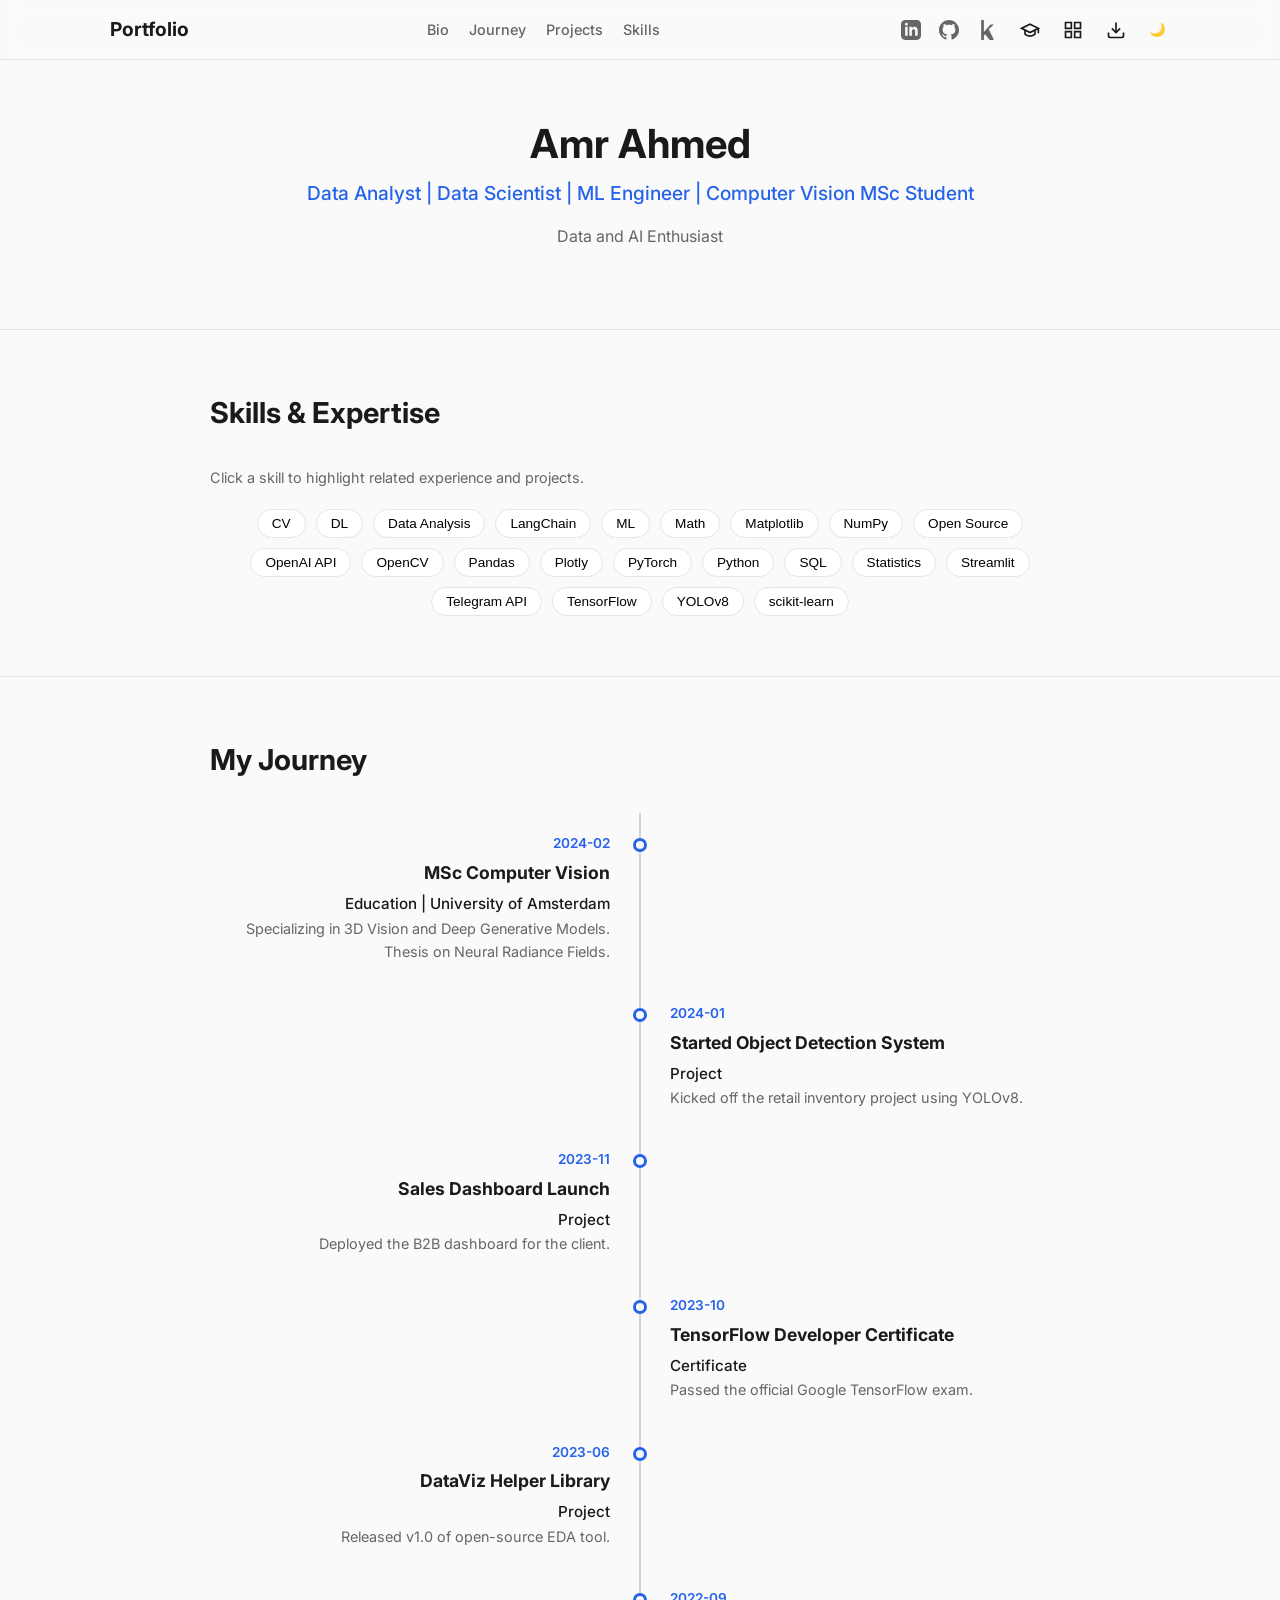
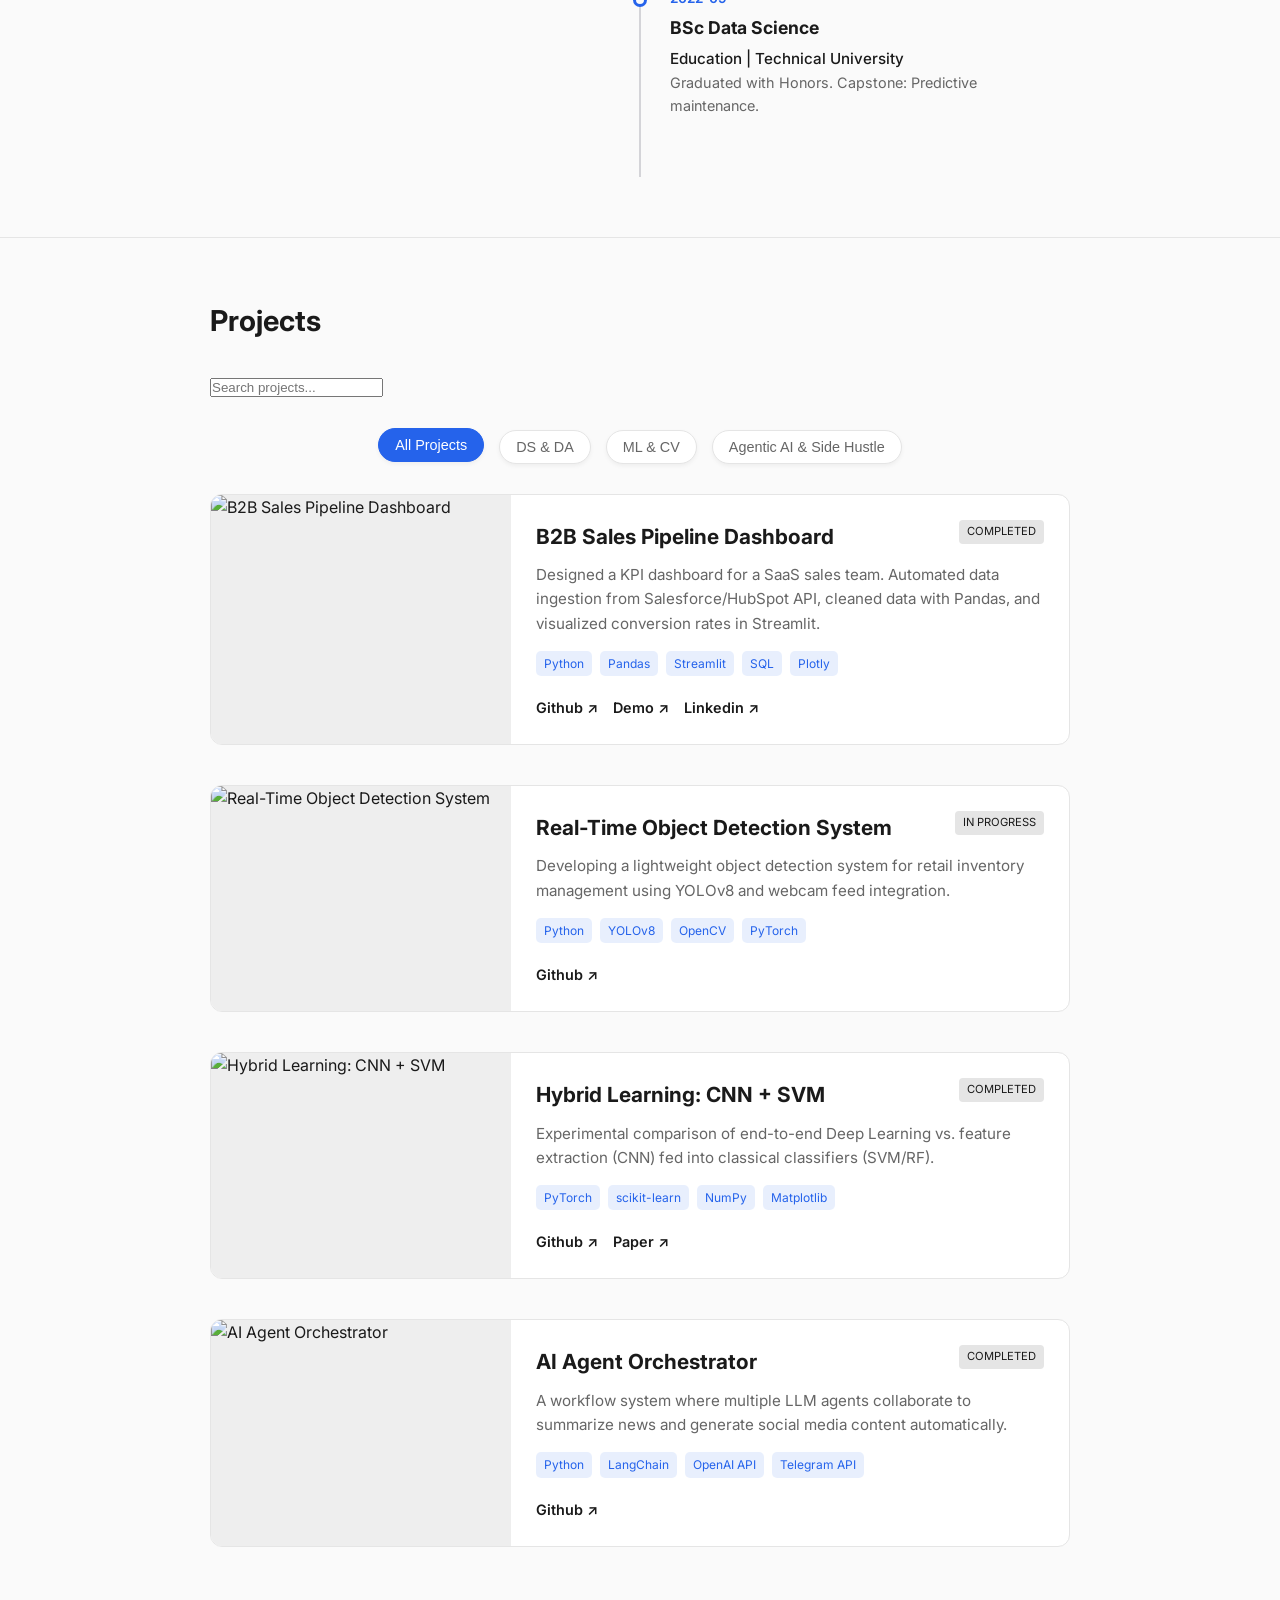
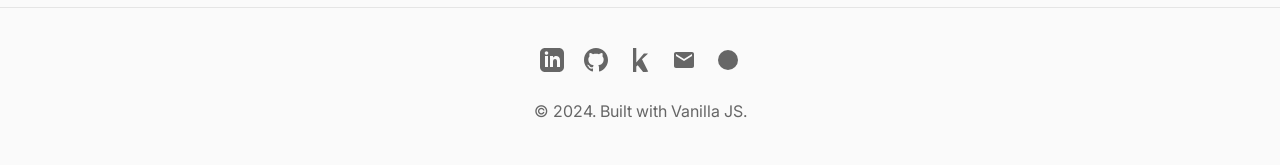
==== index.html @ 9f6476af "Initial commit of portfolio" ====
<!DOCTYPE html>
<html lang="en" data-theme="light">

<head>
    <meta charset="UTF-8">
    <meta name="viewport" content="width=device-width, initial-scale=1.0">
    <meta name="description" content="Portfolio of a Data Scientist & ML Engineer.">
    <title>Portfolio Loading...</title>

    <!-- CSS -->
    <link rel="stylesheet" href="assets/css/styles.css">

    <!-- Fonts -->
    <link rel="preconnect" href="https://fonts.googleapis.com">
    <link rel="preconnect" href="https://fonts.gstatic.com" crossorigin>
    <link href="https://fonts.googleapis.com/css2?family=Inter:wght@400;500;600;700&display=swap" rel="stylesheet">

    <!-- Icons (using a lightweight CDN for generic icons if needed, or keeping it SVG based in JS) -->
    <!-- We will use SVG injection in JS for strict no-dependency offline capability, 
         but for the requested 'icons' we'll stick to our helper or a minimal set.
    -->
</head>

<body>

    <!-- Header -->
    <header>
        <div class="header-container">
            <div class="logo-area">
                <a href="#" class="logo">Portfolio</a>
            </div>

            <nav class="nav-links">
                <a href="#hero">Bio</a>
                <a href="#timeline">Journey</a>
                <a href="#projects">Projects</a>
                <a href="#skills">Skills</a>
            </nav>

            <div class="header-actions">
                <div id="header-socials" class="header-socials">
                    <!-- Social Icons injected here -->
                </div>
                <!-- Certificate Icon -->
                <a href="certificates.html" class="icon-btn" aria-label="Certificates" title="Learning Journey">
                    <svg width="20" height="20" viewBox="0 0 24 24" fill="none" stroke="currentColor" stroke-width="2">
                        <path d="M22 10v6M2 10l10-5 10 5-10 5z" />
                        <path d="M6 12v5c3 3 9 3 12 0v-5" />
                    </svg>
                </a>

                <button id="qr-trigger" class="icon-btn" aria-label="Show QR Code" title="Share via QR">
                    <svg width="20" height="20" viewBox="0 0 24 24" fill="none" stroke="currentColor" stroke-width="2">
                        <path d="M3 3h7v7H3z" />
                        <path d="M14 3h7v7h-7z" />
                        <path d="M14 14h7v7h-7z" />
                        <path d="M3 14h7v7H3z" />
                    </svg>
                </button>
                <a href="#" id="download-cv" class="icon-btn" aria-label="Download CV" title="Download Resume">
                    <svg width="20" height="20" viewBox="0 0 24 24" fill="none" stroke="currentColor" stroke-width="2">
                        <path d="M21 15v4a2 2 0 0 1-2 2H5a2 2 0 0 1-2-2v-4" />
                        <polyline points="7 10 12 15 17 10" />
                        <line x1="12" y1="15" x2="12" y2="3" />
                    </svg>
                </a>
                <button id="theme-toggle" class="icon-btn" aria-label="Toggle Dark Mode" title="Toggle Theme">
                    <span id="theme-icon">🌙</span>
                </button>
            </div>
        </div>
    </header>

    <!-- Main Content -->
    <main>

        <!-- Hero (Compact) -->
        <section id="hero">
            <div class="container hero-content">
                <div class="hero-text">
                    <h1 id="hero-name">Name</h1>
                    <h2 id="hero-role">Role</h2>
                    <p id="hero-summary">Summary</p>
                    <div class="hero-tags" id="hero-tags">
                        <!-- Brief highlights -->
                    </div>
                </div>
                <div class="hero-photo">
                    <!-- Optional Profile Photo Placeholder -->
                    <div class="photo-placeholder"></div>
                </div>
            </div>
        </section>

        <!-- Skills (Cross-Linking Hub) -->
        <section id="skills">
            <div class="container">
                <div class="section-header">
                    <h2 class="section-title">Skills & Expertise</h2>
                </div>
                <p style="margin-bottom: 20px; font-size: 0.9rem; color: var(--text-secondary);">Click a skill to
                    highlight related experience and projects.</p>
                <div class="skills-wrapper" id="skills-cloud">
                    <!-- Skills injected here -->
                </div>
            </div>
        </section>

        <!-- Timeline (The "Deadline" / Main Interface) -->
        <section id="timeline">
            <div class="container">
                <div class="section-header">
                    <h2 class="section-title">My Journey</h2>
                </div>
                <!-- Vertical Timeline -->
                <div class="timeline-vertical" id="timeline-list">
                    <!-- Timeline items injected -->
                </div>
            </div>
        </section>

        <!-- Projects (Detailed Cards) -->
        <section id="projects">
            <div class="container">
                <div class="section-header">
                    <h2 class="section-title">Projects</h2>
                </div>

                <div class="controls">
                    <div class="search-bar">
                        <input type="text" id="project-search" placeholder="Search projects...">
                    </div>
                    <div class="filter-message" id="filter-message"></div>
                </div>

                <div class="projects-list" id="projects-grid">
                    <!-- Project Cards injected -->
                </div>
            </div>
        </section>

        <!-- Certificates (Toggleable) -->
        <section id="certificates" class="hidden">
            <div class="container">
                <h2 class="section-title">Certificates</h2>
                <div class="cert-grid" id="certificates-grid"></div>
            </div>
        </section>

    </main>

    <!-- Footer -->
    <footer>
        <div class="container footer-content">
            <div class="footer-socials" id="footer-socials">
                <!-- Icons injected -->
            </div>
            <p>&copy; 2024. Built with Vanilla JS.</p>
        </div>
    </footer>

    <!-- Modals -->
    <div id="qr-modal" class="modal hidden">
        <div class="modal-content">
            <span class="close-modal">&times;</span>
            <h3>Scan to Connect</h3>
            <div id="qr-code-display"
                style="margin: 20px auto; width: 150px; height: 150px; background: #eee; display: flex; align-items: center; justify-content: center;">
                [QR Code]
            </div>
            <p>Save to Contacts</p>
        </div>
    </div>

    <script src="assets/js/main.js"></script>
</body>

</html>
---- assets/css/styles.css ----
:root {
  /* Light Theme */
  --bg-color: #fafafa;
  --text-color: #1a1a1a;
  --text-secondary: #666;
  --accent-color: #2563eb;
  --accent-light: rgba(37, 99, 235, 0.1);
  --card-bg: #ffffff;
  --border-color: #e5e5e5;
  --nav-height: 60px;
  --timeline-line-color: #d4d4d8;
}

[data-theme="dark"] {
  --bg-color: #0f172a;
  --text-color: #f1f5f9;
  --text-secondary: #94a3b8;
  --accent-color: #38bdf8;
  --accent-light: rgba(56, 189, 248, 0.1);
  --card-bg: #1e293b;
  --border-color: #334155;
  --timeline-line-color: #475569;
}

* {
  box-sizing: border-box;
  margin: 0;
  padding: 0;
}

body {
  font-family: 'Inter', sans-serif;
  background-color: var(--bg-color);
  color: var(--text-color);
  line-height: 1.6;
  transition: all 0.3s ease;
}

a {
  text-decoration: none;
  color: inherit;
  transition: color 0.2s;
}

ul {
  list-style: none;
}

img {
  display: block;
  max-width: 100%;
}

/* --- Header --- */
header {
  position: fixed;
  top: 0;
  width: 100%;
  height: var(--nav-height);
  background: rgba(var(--bg-color), 0.85);
  backdrop-filter: blur(8px);
  border-bottom: 1px solid var(--border-color);
  z-index: 1000;
  display: flex;
  align-items: center;
}

.header-container {
  max-width: 1100px;
  margin: 0 auto;
  width: 100%;
  padding: 0 20px;
  display: flex;
  justify-content: space-between;
  align-items: center;
}

.logo {
  font-weight: 700;
  font-size: 1.2rem;
  display: none;
}

/* Hidden on mobile mostly, or small */
@media(min-width: 768px) {
  .logo {
    display: block;
  }
}

.nav-links {
  display: flex;
  gap: 20px;
}

.nav-links a {
  font-size: 0.9rem;
  font-weight: 500;
  color: var(--text-secondary);
}

.nav-links a:hover {
  color: var(--accent-color);
}

.header-actions {
  display: flex;
  align-items: center;
  gap: 15px;
}

.header-socials {
  display: flex;
  gap: 10px;
}

.header-socials a {
  color: var(--text-secondary);
}

.header-socials a:hover {
  color: var(--accent-color);
}

.icon-btn {
  background: none;
  border: none;
  cursor: pointer;
  color: var(--text-color);
  display: flex;
  align-items: center;
  justify-content: center;
  padding: 4px;
}

.icon-btn:hover {
  color: var(--accent-color);
}

/* --- Layout --- */
.container {
  max-width: 900px;
  margin: 0 auto;
  padding: 0 20px;
}

section {
  padding: 60px 0;
  border-bottom: 1px solid var(--border-color);
}

.section-title {
  font-size: 1.8rem;
  margin-bottom: 30px;
  font-weight: 700;
}

/* --- Hero --- */
#hero {
  padding-top: calc(var(--nav-height) + 60px);
  text-align: center;
}

.hero-text h1 {
  font-size: 2.5rem;
  margin-bottom: 10px;
  line-height: 1.2;
}

.hero-text h2 {
  font-size: 1.2rem;
  color: var(--accent-color);
  margin-bottom: 15px;
  font-weight: 500;
}

.hero-text p {
  max-width: 600px;
  margin: 0 auto 20px;
  color: var(--text-secondary);
}

/* --- Skills Cloud --- */
.skills-wrapper {
  display: flex;
  flex-wrap: wrap;
  justify-content: center;
  gap: 10px;
}

.skill-pill {
  padding: 6px 14px;
  background: var(--card-bg);
  border: 1px solid var(--border-color);
  border-radius: 20px;
  font-size: 0.85rem;
  cursor: pointer;
  transition: all 0.2s;
}

.skill-pill:hover,
.skill-pill.active {
  background: var(--accent-color);
  color: white;
  border-color: var(--accent-color);
}

/* --- Vertical Timeline --- */
.timeline-vertical {
  position: relative;
  padding: 20px 0;
}

/* Vertical Line */
.timeline-vertical::before {
  content: '';
  position: absolute;
  left: 50%;
  top: 0;
  bottom: 0;
  width: 2px;
  background: var(--timeline-line-color);
  transform: translateX(-50%);
}

.timeline-entry {
  position: relative;
  margin-bottom: 40px;
  width: 50%;
  padding: 0 30px;
}

.timeline-entry:nth-child(odd) {
  left: 0;
  text-align: right;
}

.timeline-entry:nth-child(even) {
  left: 50%;
  text-align: left;
}

/* Dot */
.timeline-dot {
  position: absolute;
  top: 5px;
  width: 14px;
  height: 14px;
  background: var(--bg-color);
  border: 3px solid var(--accent-color);
  border-radius: 50%;
  z-index: 2;
}

.timeline-entry:nth-child(odd) .timeline-dot {
  right: -7px;
}

.timeline-entry:nth-child(even) .timeline-dot {
  left: -7px;
}

/* Content */
.timeline-date {
  font-size: 0.85rem;
  color: var(--accent-color);
  font-weight: 600;
  margin-bottom: 4px;
}

.timeline-title {
  font-size: 1.1rem;
  font-weight: 700;
  margin-bottom: 5px;
}

.timeline-role {
  font-size: 0.95rem;
  color: var(--text-color);
  font-weight: 500;
}

.timeline-desc {
  font-size: 0.9rem;
  color: var(--text-secondary);
}

.timeline-entry.highlight .timeline-dot {
  background: var(--accent-color);
  box-shadow: 0 0 10px var(--accent-color);
}

.timeline-entry.highlight .timeline-title {
  color: var(--accent-color);
}

/* --- Project Cards --- */
.projects-list {
  display: grid;
  gap: 40px;
}

.project-card {
  background: var(--card-bg);
  border: 1px solid var(--border-color);
  border-radius: 12px;
  overflow: hidden;
  display: grid;
  grid-template-columns: 1fr;
  transition: transform 0.2s;
}

@media(min-width: 768px) {
  .project-card {
    grid-template-columns: 300px 1fr;
  }
}

.project-image {
  background: #eee;
  height: 200px;
  width: 100%;
}

@media(min-width: 768px) {
  .project-image {
    height: auto;
  }
}

.project-image img {
  width: 100%;
  height: 100%;
  object-fit: cover;
}

.project-content {
  padding: 25px;
  display: flex;
  flex-direction: column;
}

.project-header {
  display: flex;
  justify-content: space-between;
  margin-bottom: 10px;
}

.project-title {
  font-size: 1.3rem;
  font-weight: 700;
}

.project-status {
  font-size: 0.7rem;
  text-transform: uppercase;
  background: var(--border-color);
  padding: 3px 8px;
  border-radius: 4px;
  height: fit-content;
}

.project-desc {
  margin-bottom: 15px;
  color: var(--text-secondary);
  font-size: 0.95rem;
}

.project-tags {
  display: flex;
  flex-wrap: wrap;
  gap: 8px;
  margin-bottom: 20px;
}

.tag-chip {
  font-size: 0.75rem;
  background: var(--accent-light);
  color: var(--accent-color);
  padding: 3px 8px;
  border-radius: 5px;
}

.project-links {
  margin-top: auto;
  display: flex;
  gap: 15px;
  font-size: 0.9rem;
  font-weight: 600;
}

/* Filter Message */
.filter-message {
  margin-bottom: 20px;
  color: var(--accent-color);
  font-weight: 500;
  display: none;
}

.filter-message.visible {
  display: block;
}

.clear-filter-btn {
  background: none;
  border: none;
  text-decoration: underline;
  cursor: pointer;
  color: var(--text-color);
  margin-left: 10px;
  font-size: 0.85rem;
}

/* --- Footer --- */
footer {
  padding: 40px 0;
  text-align: center;
  color: var(--text-secondary);
}

.footer-socials {
  display: flex;
  justify-content: center;
  gap: 20px;
  margin-bottom: 20px;
}

.footer-socials a svg {
  width: 24px;
  height: 24px;
}

/* --- Modals --- */
.modal {
  position: fixed;
  top: 0;
  left: 0;
  width: 100%;
  height: 100%;
  background: rgba(0, 0, 0, 0.6);
  z-index: 2000;
  display: flex;
  align-items: center;
  justify-content: center;
}

.modal.hidden {
  display: none;
}

.modal-content {
  background: var(--card-bg);
  padding: 30px;
  border-radius: 12px;
  max-width: 400px;
  width: 90%;
  text-align: center;
  position: relative;
}

.close-modal {
  position: absolute;
  top: 10px;
  right: 15px;
  font-size: 1.5rem;
  cursor: pointer;
}

/* Mobile Timeline Adjustments */
@media(max-width: 768px) {
  .timeline-vertical::before {
    left: 20px;
  }

  .timeline-entry {
    width: 100%;
    padding-left: 50px;
    padding-right: 10px;
    text-align: left !important;
  }

  .timeline-entry:nth-child(even) {
    left: 0;
  }

  .timeline-entry:nth-child(odd) .timeline-dot,
  .timeline-entry:nth-child(even) .timeline-dot {
    left: 13px;
    right: auto;
  }

  .header-container {
    padding: 0 15px;
  }

  .nav-links {
    display: none;
  }

  /* Hide text nav on mobile, emphasize icons */
}

/* Utility */
.hidden {
  display: none !important;
}/* ... Previous CSS ... */

/* --- Category Filters --- */
.category-filters {
    display: flex;
    justify-content: center;
    gap: 15px;
    margin-bottom: 40px;
    flex-wrap: wrap;
    position: sticky;
    top: calc(var(--nav-height) + 20px);
    z-index: 900;
    padding: 10px 0;
    background: linear-gradient(180deg, var(--bg-color) 80%, transparent);
}

.cat-btn {
    background: var(--card-bg);
    border: 1px solid var(--border-color);
    color: var(--text-secondary);
    padding: 8px 16px;
    border-radius: 20px;
    font-size: 0.9rem;
    font-weight: 500;
    cursor: pointer;
    transition: all 0.2s;
    box-shadow: 0 2px 4px rgba(0, 0, 0, 0.05);
}

.cat-btn:hover,
.cat-btn.active {
    background: var(--accent-color);
    color: white;
    border-color: var(--accent-color);
    transform: translateY(-2px);
}

/* --- Certificate Timeline Specifics --- */
.cert-image {
    width: 100%;
    height: 160px;
    object-fit: cover;
    border-radius: 8px;
    margin-bottom: 15px;
    border: 1px solid var(--border-color);
}

.status-badge {
    display: inline-block;
    padding: 4px 10px;
    border-radius: 12px;
    font-size: 0.75rem;
    font-weight: 700;
    text-transform: uppercase;
    margin-bottom: 8px;
}

.status-completed {
    background: #dcfce7;
    color: #166534;
}

.status-ongoing {
    background: #fef9c3;
    color: #854d0e;
    animation: pulse 2s infinite;
}

.status-future {
    background: #f3f4f6;
    color: #4b5563;
    border: 1px dashed #9ca3af;
}

.timeline-entry.future .timeline-dot {
    background: transparent;
    border-style: dashed;
}

@keyframes pulse {
    0% {
        opacity: 1;
    }

    50% {
        opacity: 0.6;
    }

    100% {
        opacity: 1;
    }
}

/* Dark mode adjustments for badges */
[data-theme="dark"] .status-completed {
    background: #052e16;
    color: #4ade80;
}

[data-theme="dark"] .status-ongoing {
    background: #422006;
    color: #fde047;
}

[data-theme="dark"] .status-future {
    background: #1f2937;
    color: #d1d5db;
    border-color: #4b5563;
}
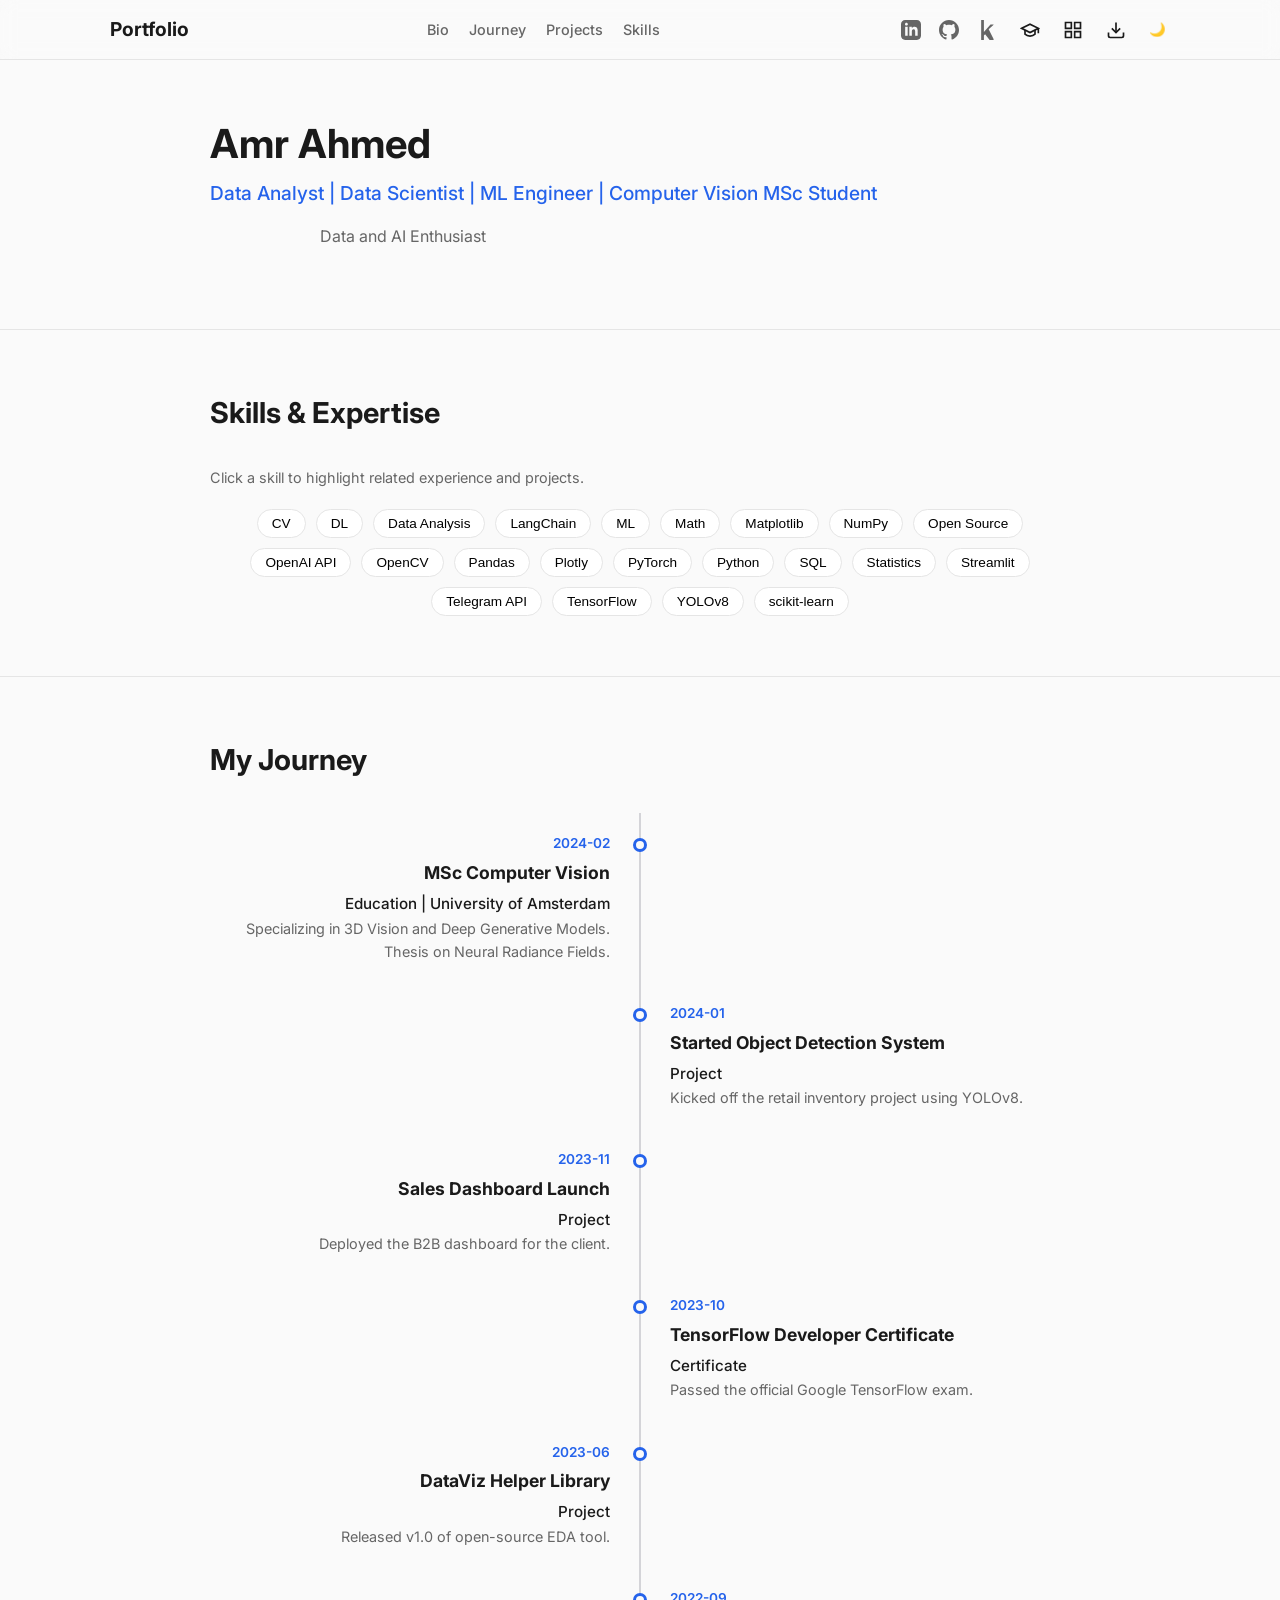
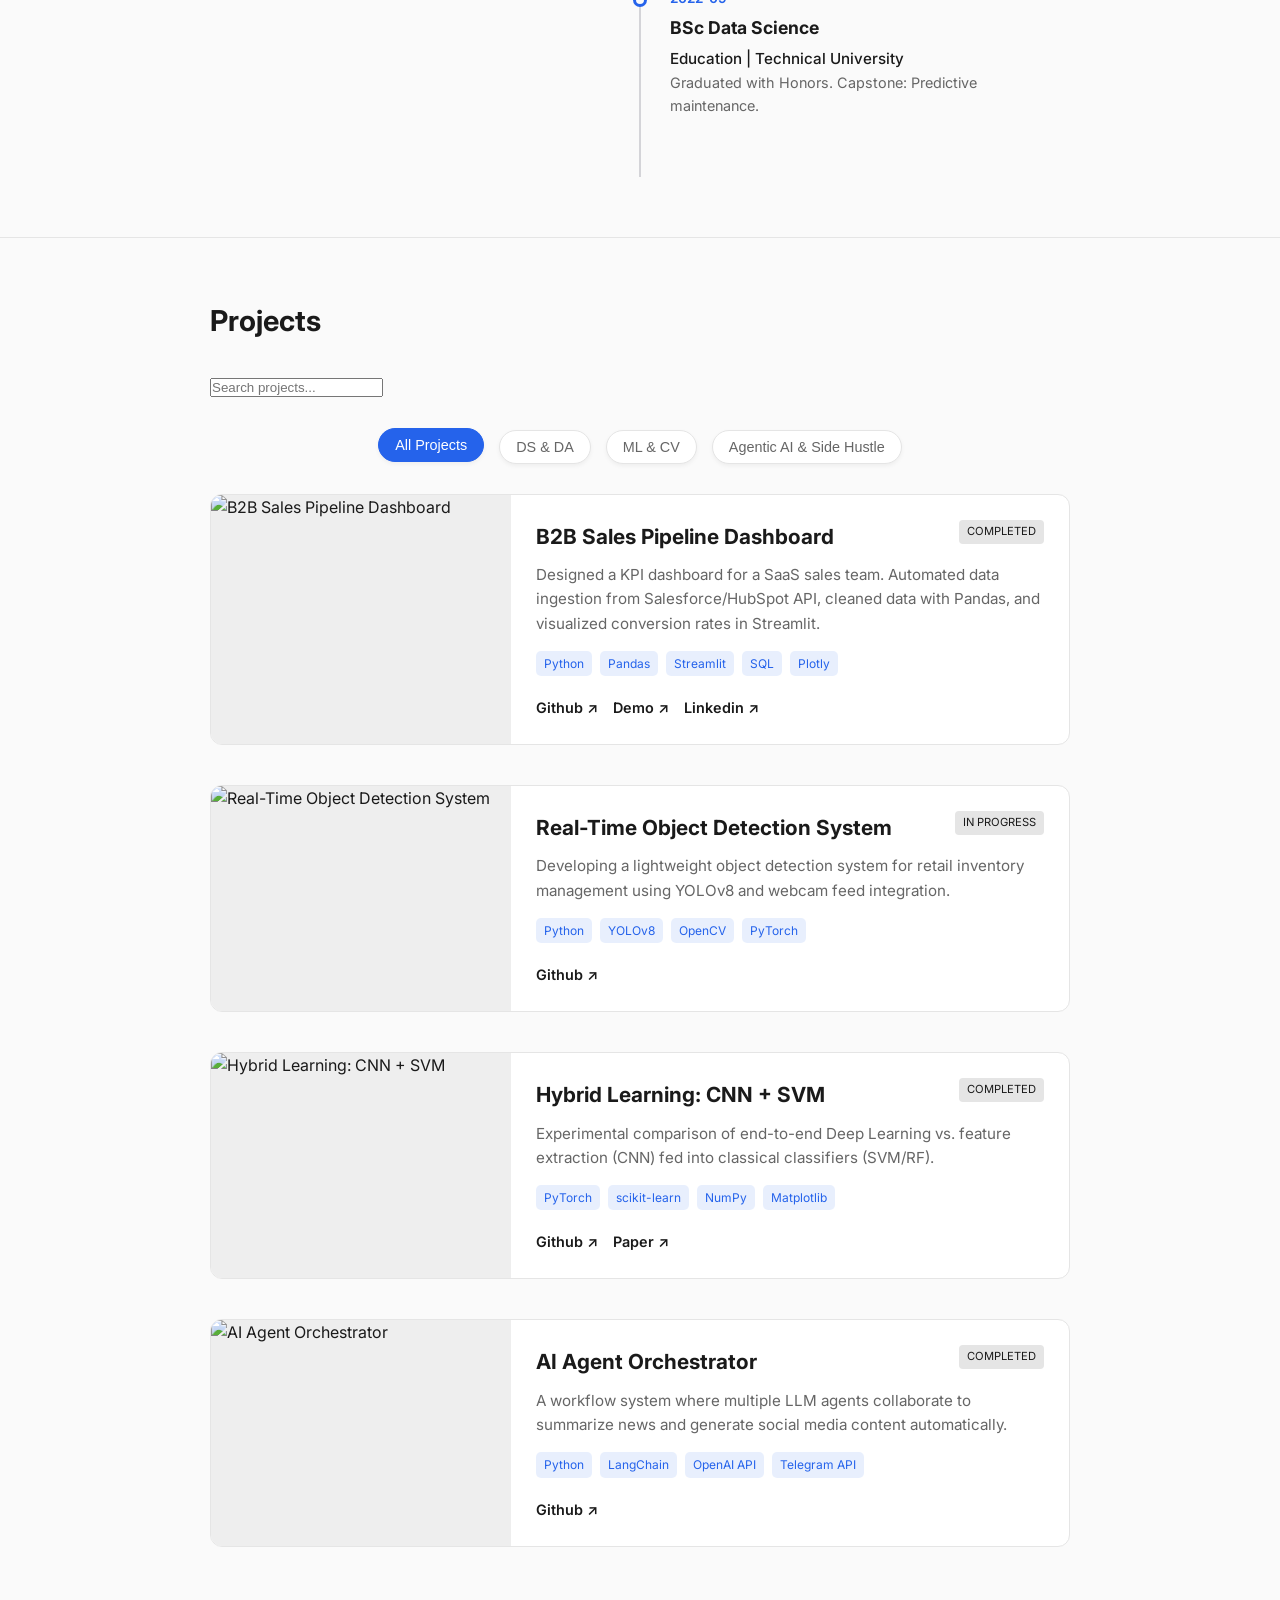
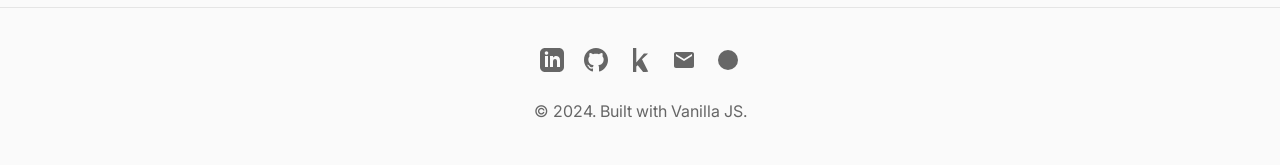
==== commit c5cddcbf: "Fix profile photo path and sort timelines descending" ====
--- a/index.html
+++ b/index.html
@@ -87,7 +87,10 @@
                 </div>
                 <div class="hero-photo">
                     <!-- Optional Profile Photo Placeholder -->
-                    <div class="photo-placeholder"></div>
+                    
+                    <div class="photo-placeholder">
+                         <img src="assets/img/personal photo.jpeg" alt="Profile Photo">
+                    </div>
                 </div>
             </div>
         </section>
--- a/assets/css/styles.css
+++ b/assets/css/styles.css
@@ -612,3 +612,38 @@
     color: #d1d5db;
     border-color: #4b5563;
 }
+/* ... Previous CSS ... */
+
+/* Profile Photo */
+.hero-photo {
+    display: flex;
+    justify-content: center;
+    margin-top: 30px;
+}
+
+.hero-photo img {
+    width: 150px;
+    height: 150px;
+    border-radius: 50%;
+    object-fit: cover;
+    border: 4px solid var(--card-bg);
+    box-shadow: 0 4px 10px rgba(0, 0, 0, 0.1);
+}
+
+@media(min-width: 768px) {
+    .hero-photo {
+        margin-top: 0;
+        margin-left: 40px;
+    }
+
+    .hero-content {
+        display: flex;
+        align-items: center;
+        justify-content: center;
+        text-align: left;
+    }
+
+    .hero-text {
+        flex: 1;
+    }
+}
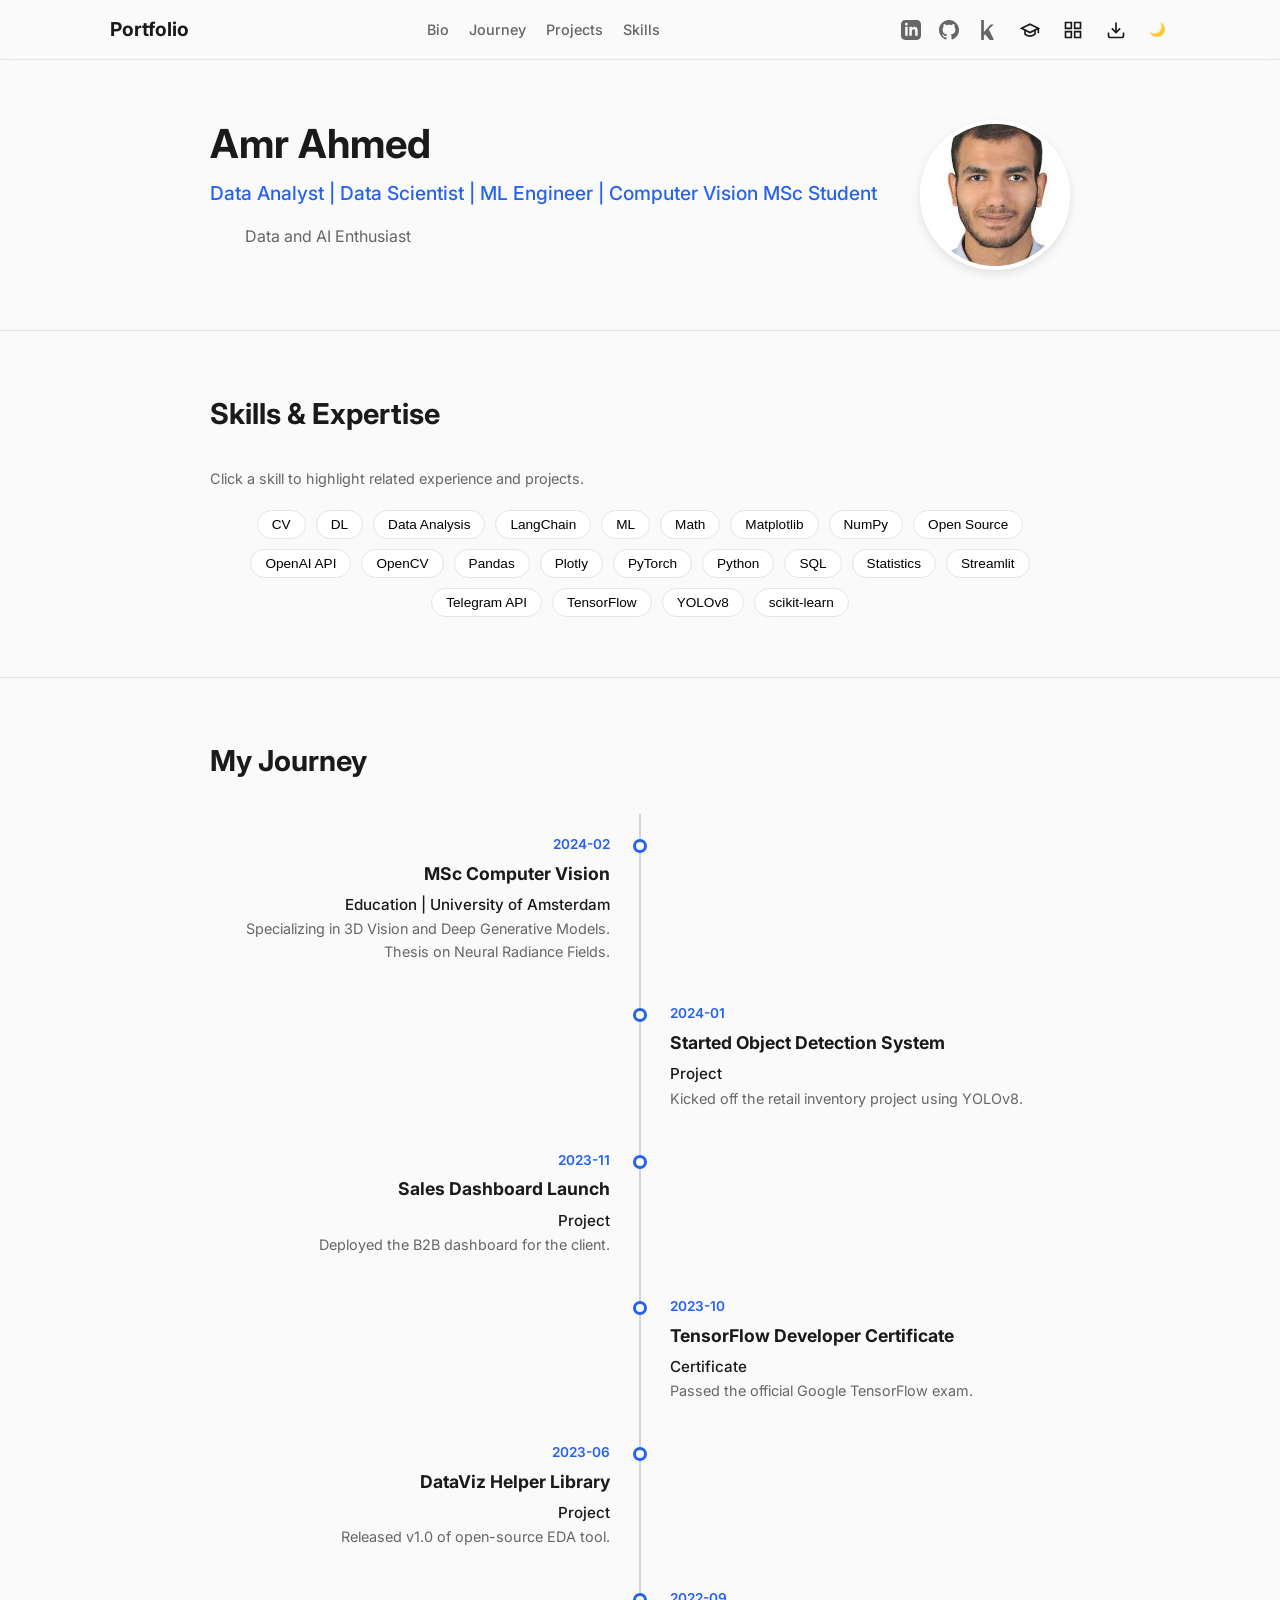
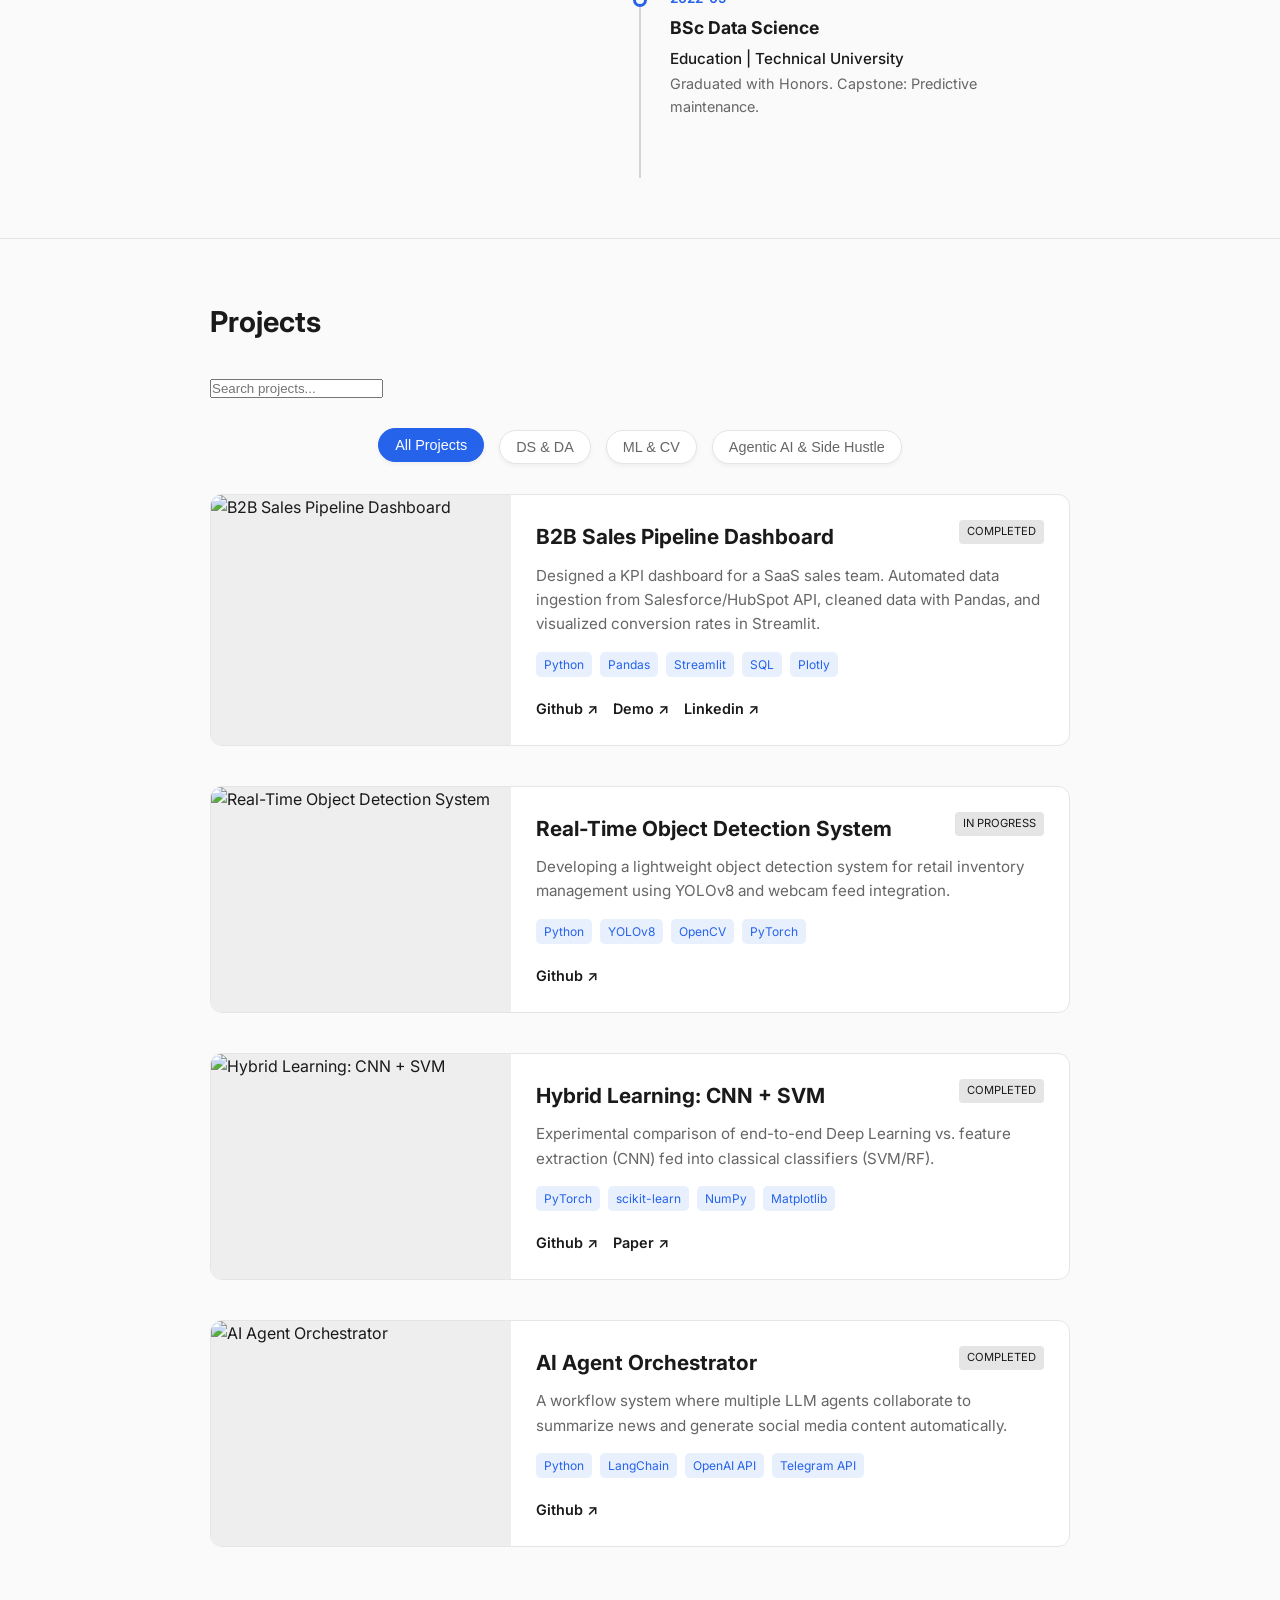
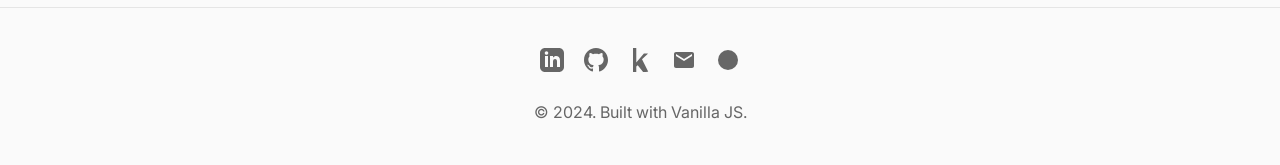
==== commit 934d7ec6: "Fix profile photo path and rename to web-safe filename" ====
--- a/index.html
+++ b/index.html
@@ -87,10 +87,8 @@
                 </div>
                 <div class="hero-photo">
                     <!-- Optional Profile Photo Placeholder -->
-                    
-                    <div class="photo-placeholder">
-                         <img src="assets/img/personal photo.jpeg" alt="Profile Photo">
-                    </div>
+
+                    <div class="photo-placeholder"></div>
                 </div>
             </div>
         </section>
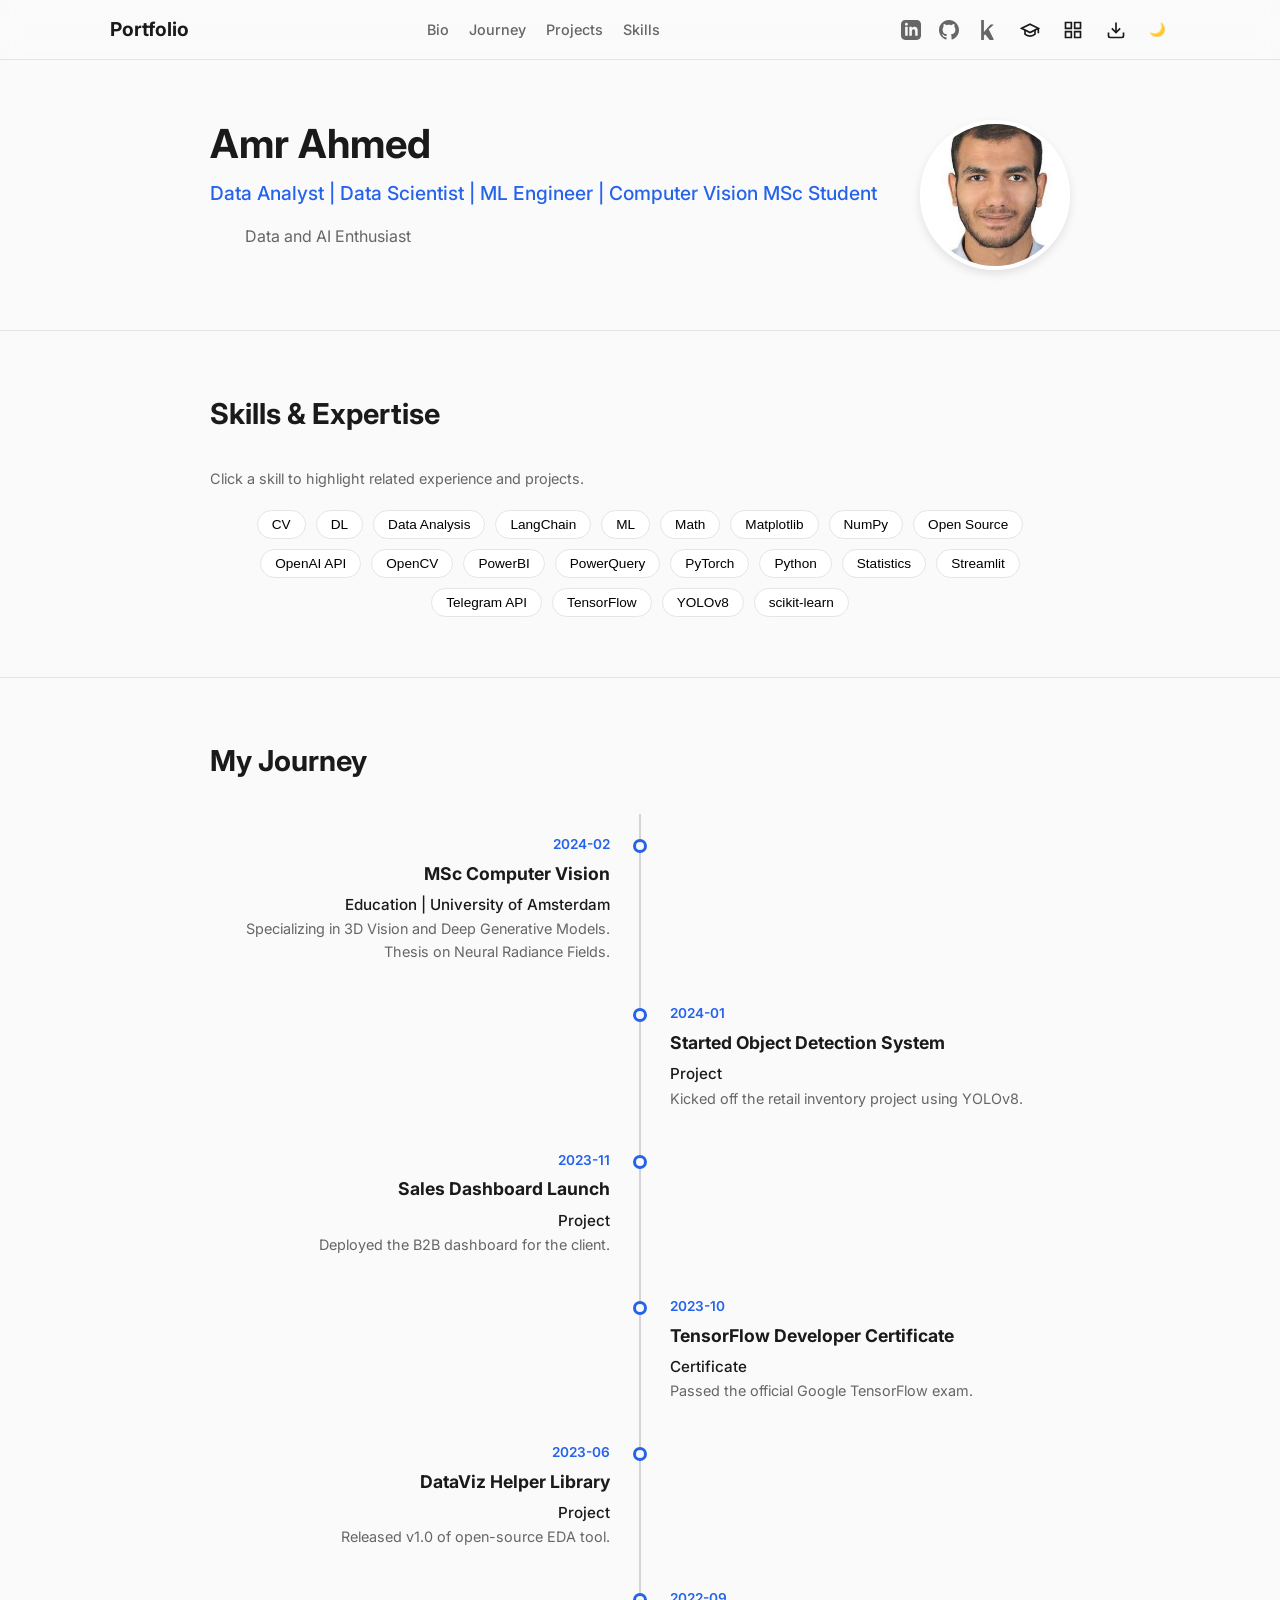
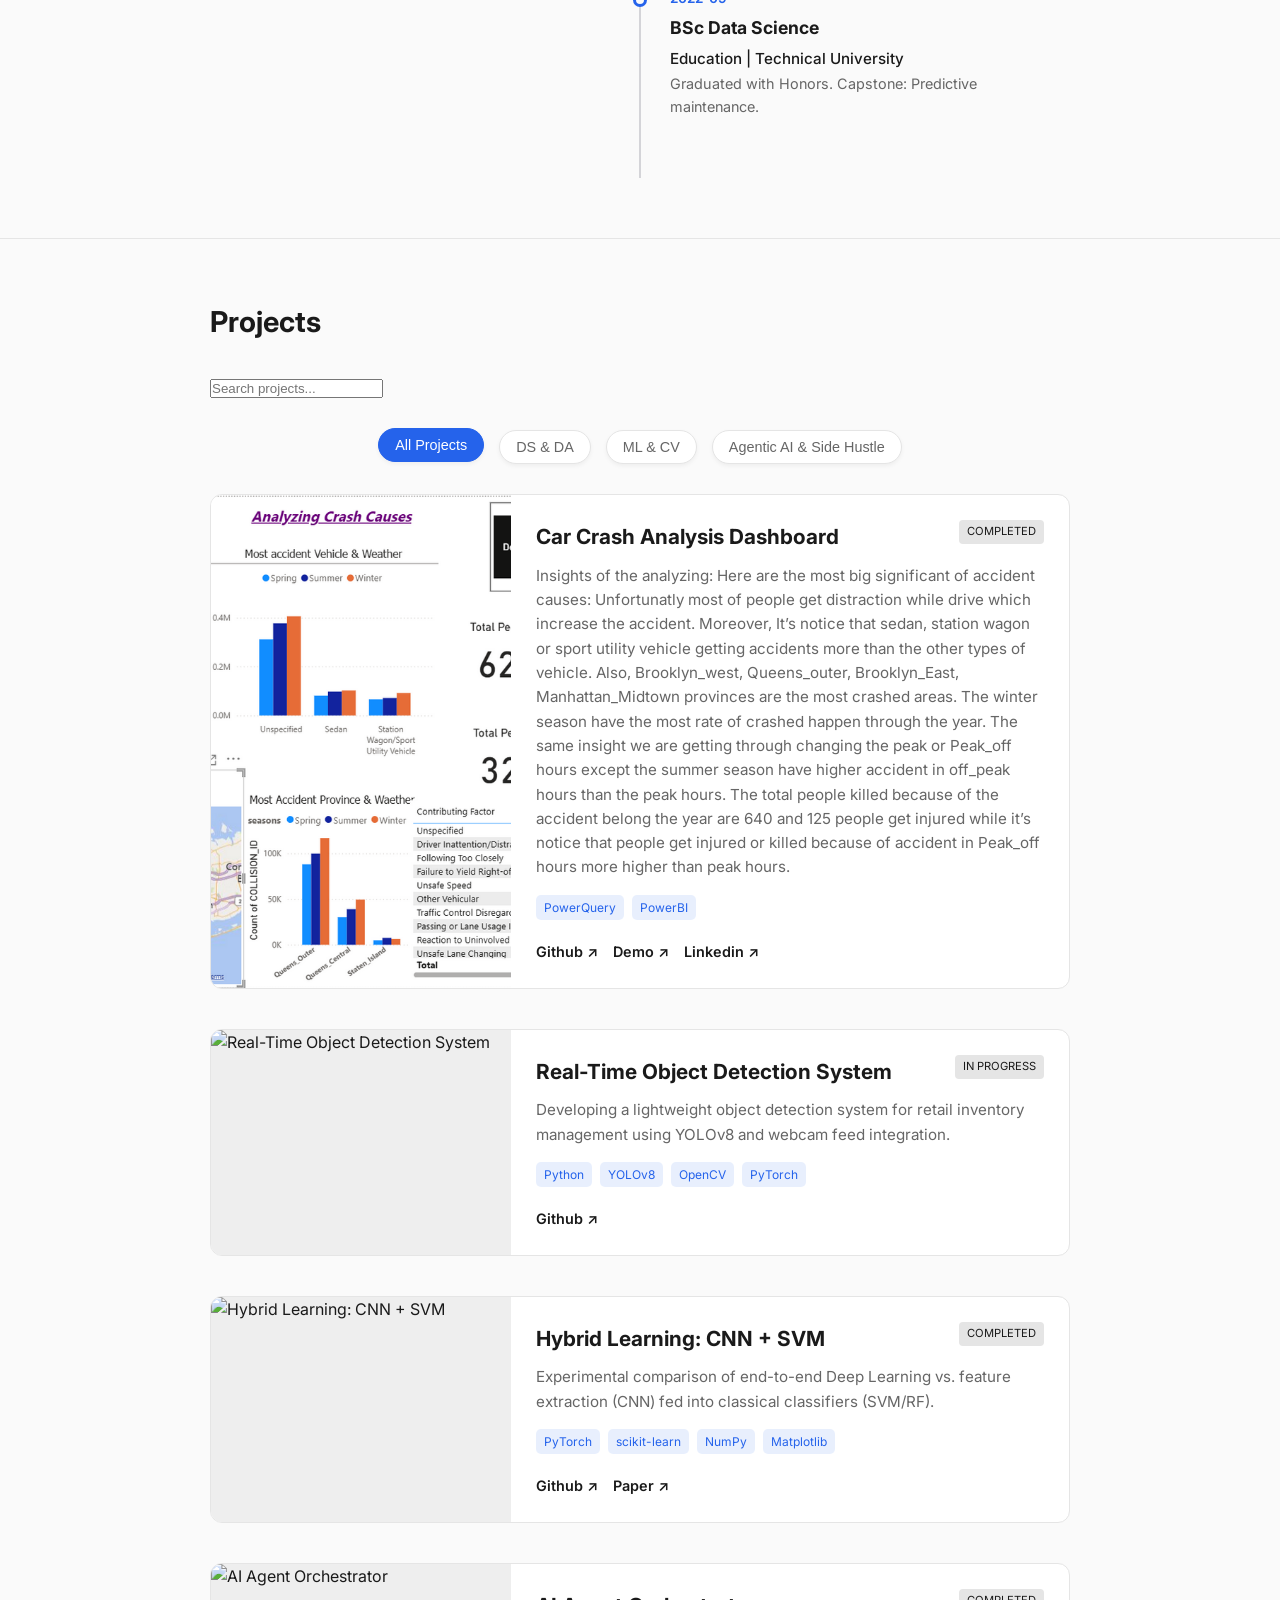
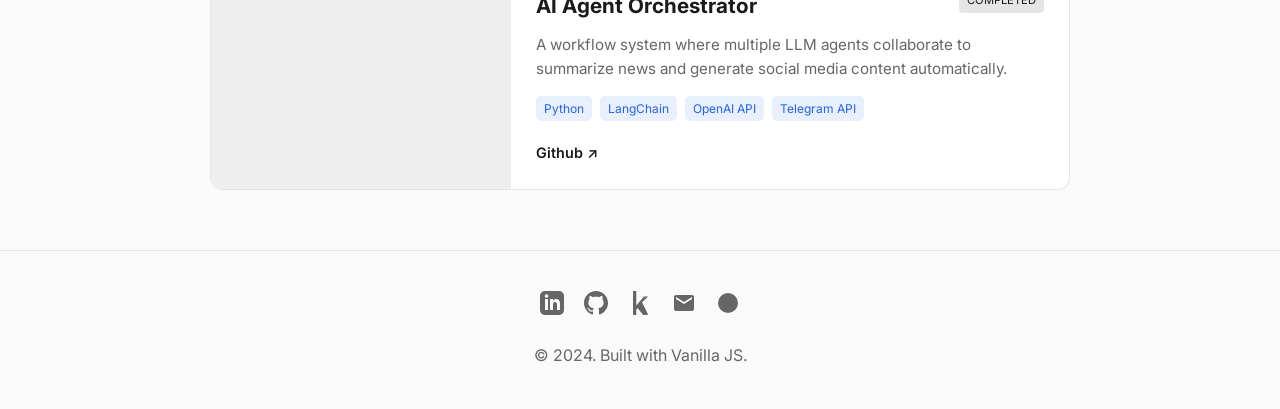
==== commit 8af7318f: "Optimize image fitting for projects and certificates" ====
--- a/index.html
+++ b/index.html
@@ -87,13 +87,13 @@
                 </div>
                 <div class="hero-photo">
                     <!-- Optional Profile Photo Placeholder -->
-
+                    
                     <div class="photo-placeholder"></div>
                 </div>
             </div>
         </section>
 
-        <!-- Skills (Cross-Linking Hub) -->
+        <!-- Skills (Cross-Linking Hub)-->
         <section id="skills">
             <div class="container">
                 <div class="section-header">
--- a/assets/css/styles.css
+++ b/assets/css/styles.css
@@ -647,3 +647,43 @@
         flex: 1;
     }
 }
+/* ... Previous CSS ... */
+
+/* --- Image Fitting Fixes --- */
+.project-image img {
+    width: 100%;
+    height: 100%;
+    object-fit: cover;
+    /* Ensures image covers area without distortion */
+    object-position: center;
+}
+
+.cert-image {
+    width: 100%;
+    height: 200px;
+    /* Fixed height for consistency */
+    object-fit: contain;
+    /* Certificates often have text, contain is better to show full cert */
+    background-color: var(--card-bg);
+    /* Background if aspect ratio doesn't match */
+    border: 1px solid var(--border-color);
+    border-radius: 8px;
+}
+
+.hero-photo img {
+    object-fit: cover;
+}
+
+/* Specific fix for project cards to ensure image container has height */
+.project-image {
+    min-height: 200px;
+    overflow: hidden;
+}
+
+/* Mobile responsive adjustments */
+@media (max-width: 768px) {
+    .cert-image {
+        height: auto;
+        min-height: 150px;
+    }
+}
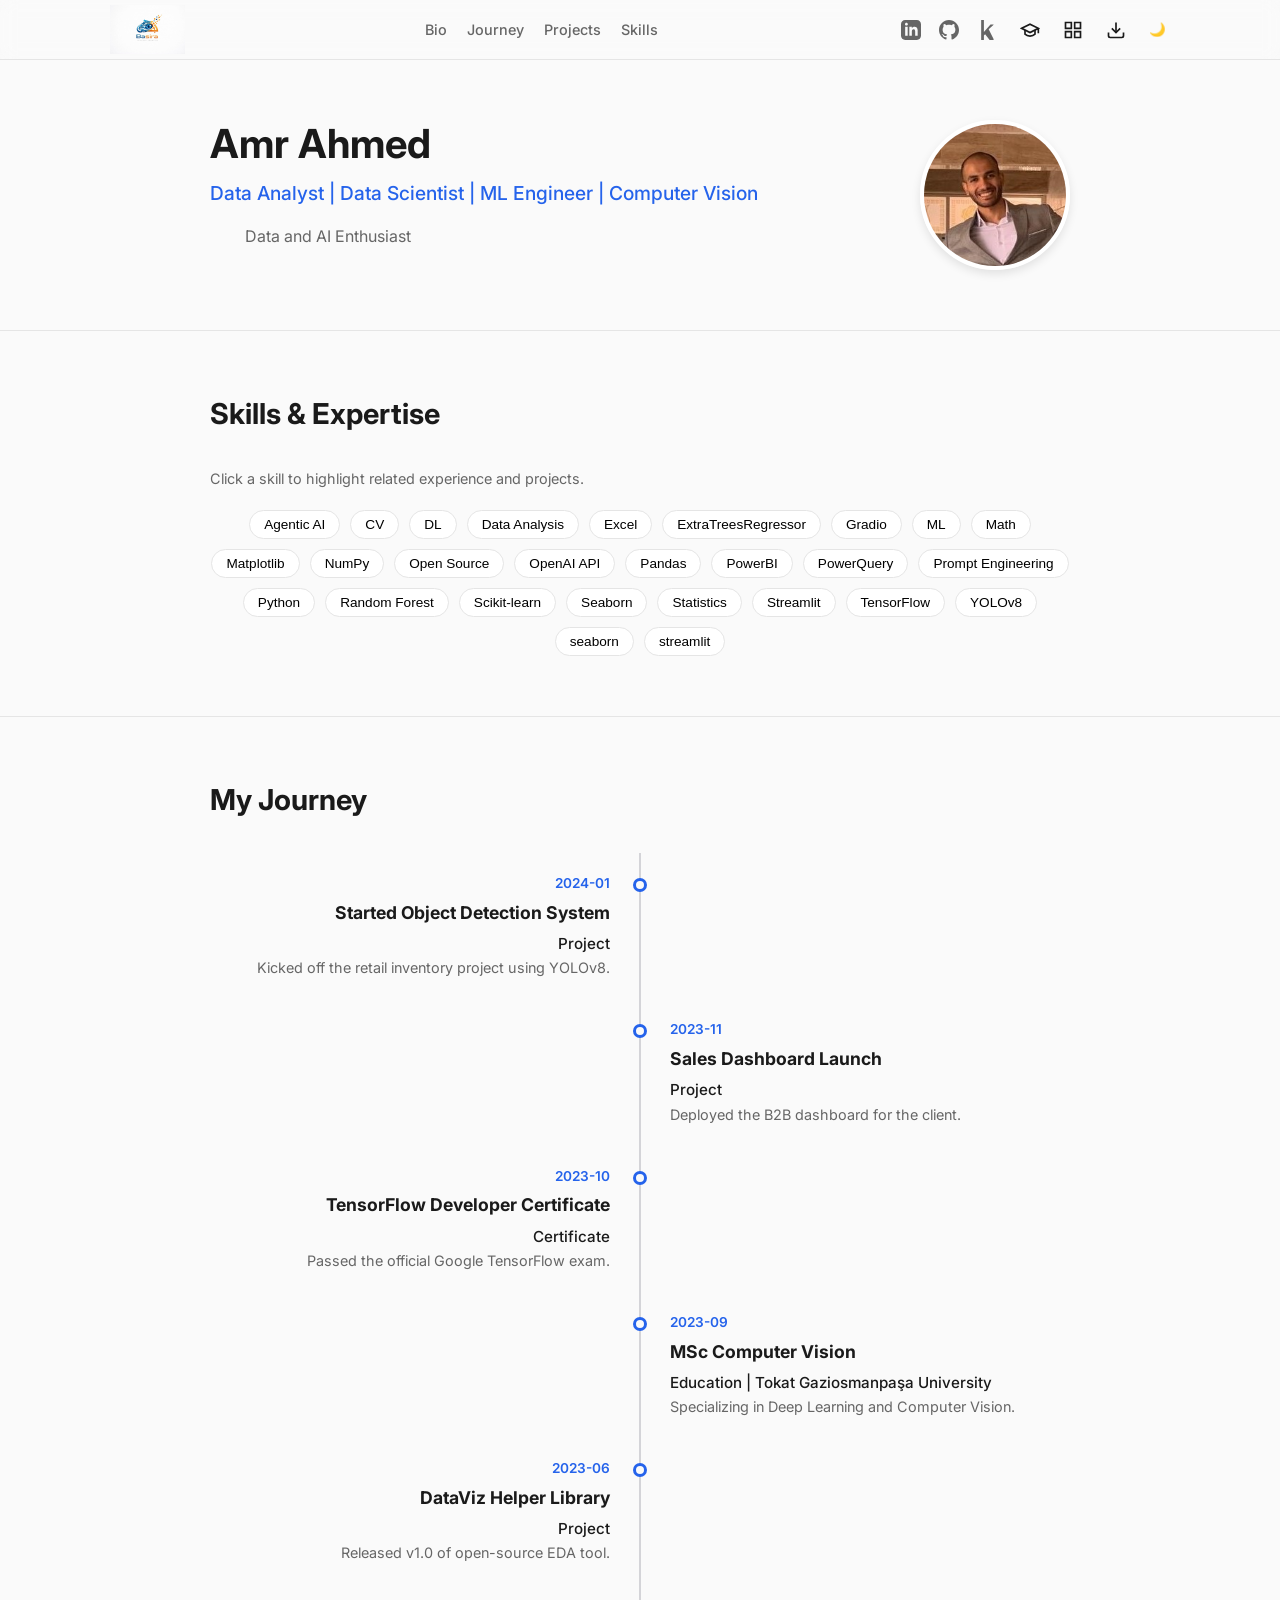
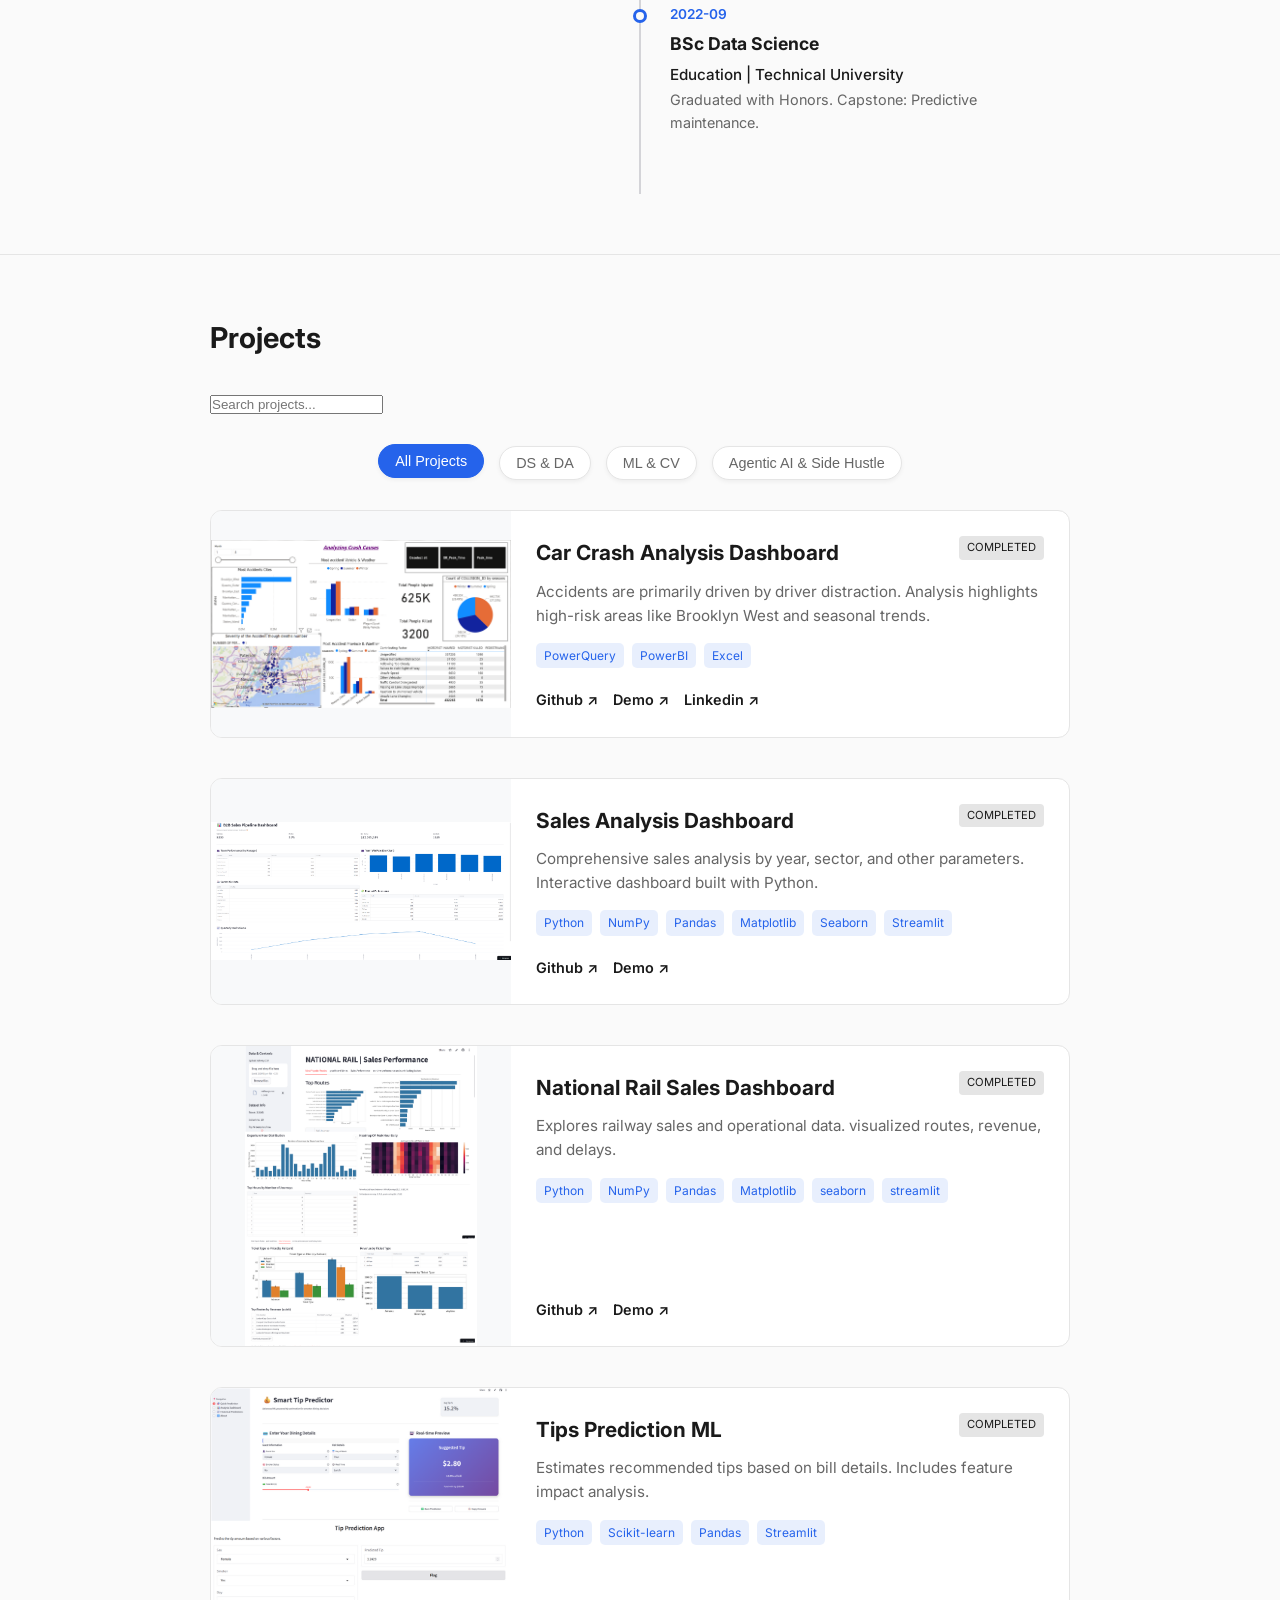
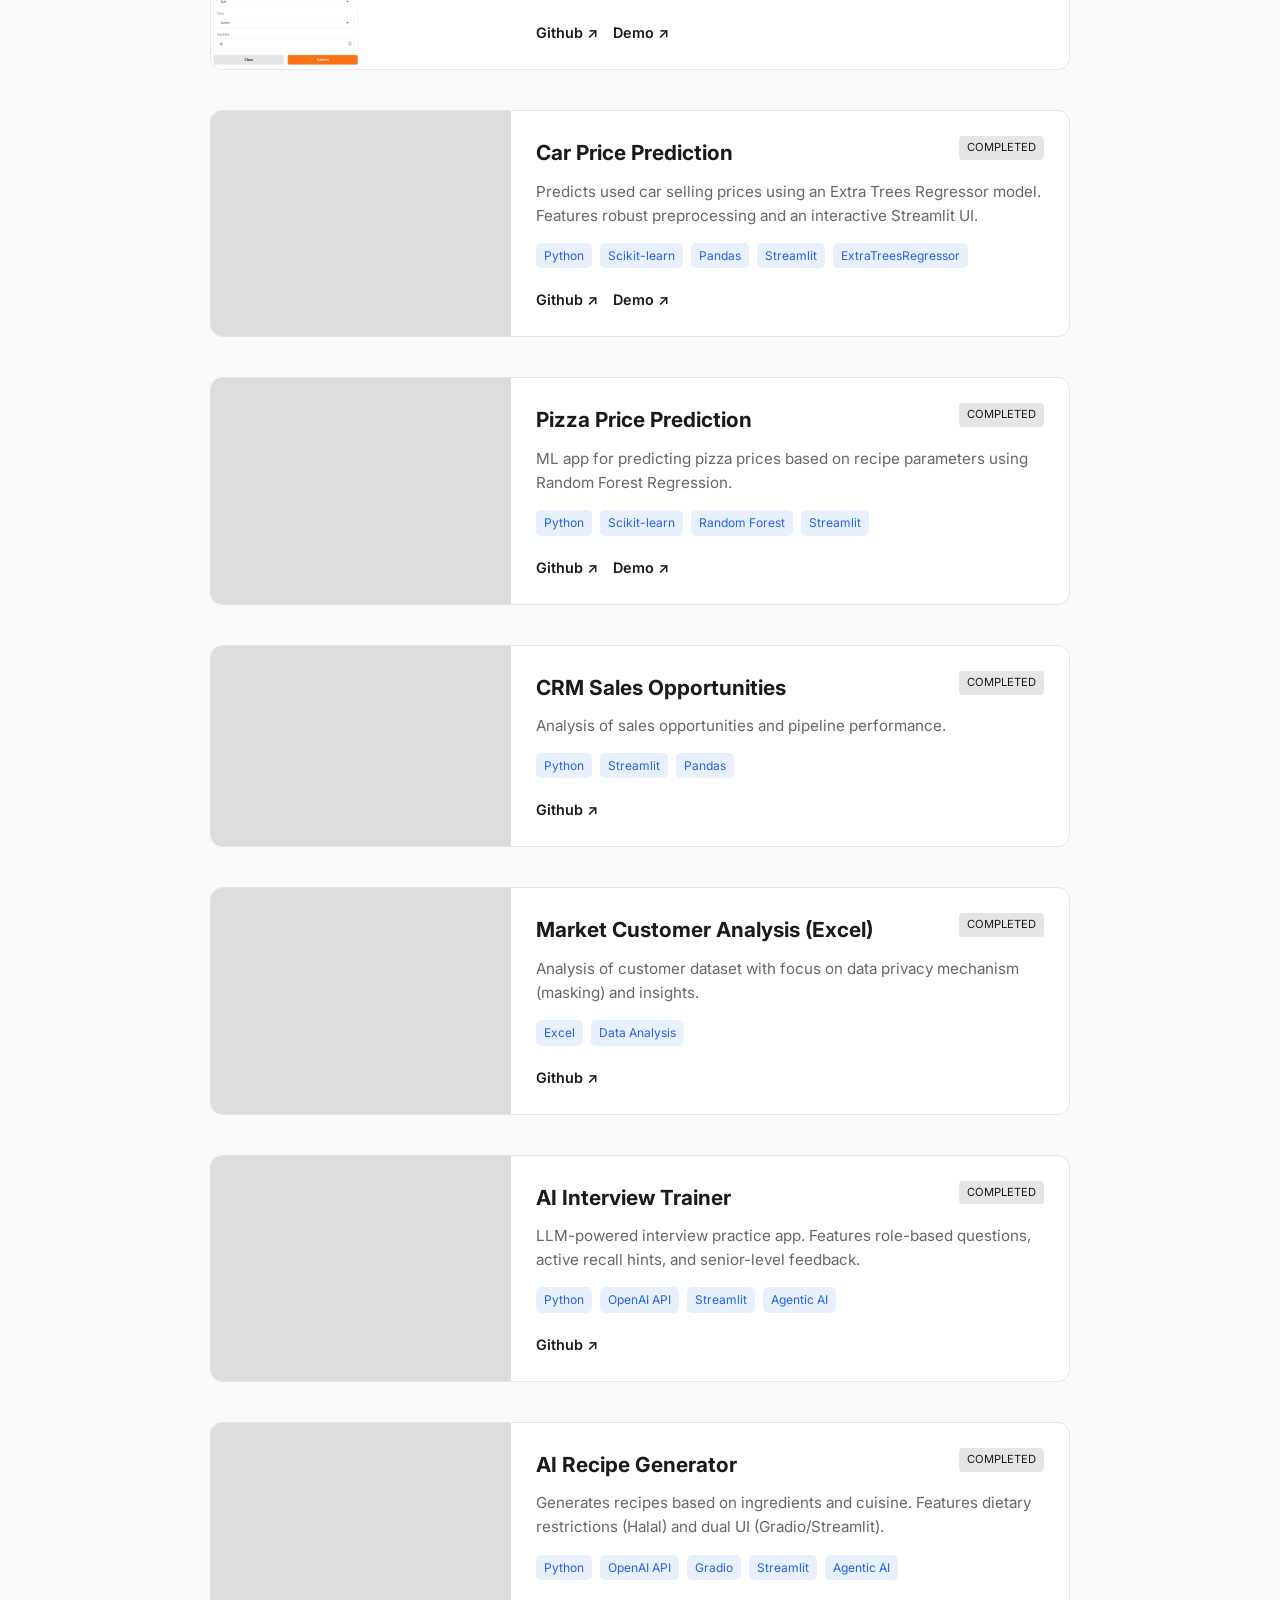
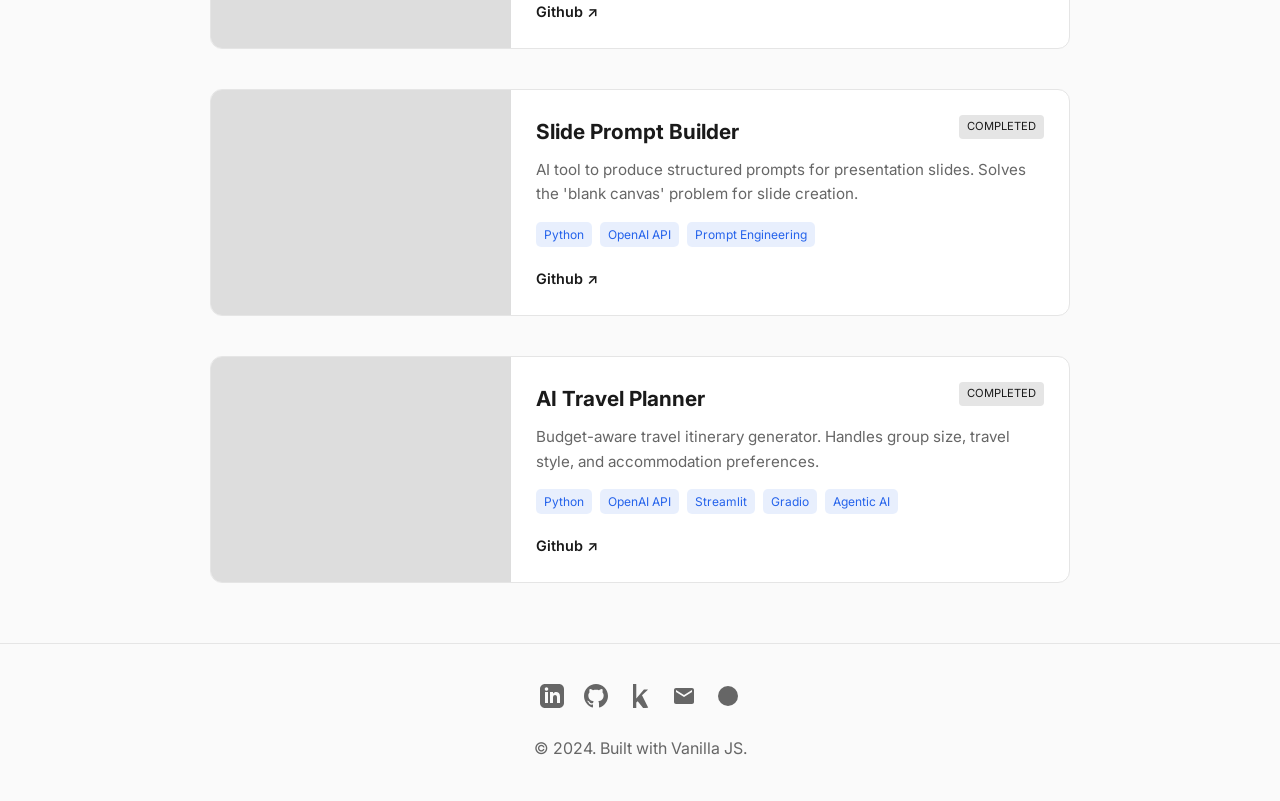
==== commit 58d14aa2: "Update portfolio: unified branding (Basira logo), extended skills/SEO, and comprehensive project lis" ====
--- a/index.html
+++ b/index.html
@@ -4,7 +4,10 @@
 <head>
     <meta charset="UTF-8">
     <meta name="viewport" content="width=device-width, initial-scale=1.0">
-    <meta name="description" content="Portfolio of a Data Scientist & ML Engineer.">
+    <meta name="description"
+        content="Portfolio of a Data Scientist & ML Engineer. Specializing in Data Analysis, Machine Learning, Computer Vision, and Agentic AI.">
+    <meta name="keywords"
+        content="Python, SQL, Excel, Power BI, Numpy, Pandas, Matplotlib, Seaborn, Scikit-learn, TensorFlow, PyTorch, Keras, Streamlit, CNN, Fine Tuning, Data Analyst, Data Science, Computer Vision, Machine Learning, Agentic AI, n8n, AI Engineer, Portfolio">
     <title>Portfolio Loading...</title>
 
     <!-- CSS -->
@@ -27,7 +30,10 @@
     <header>
         <div class="header-container">
             <div class="logo-area">
-                <a href="#" class="logo">Portfolio</a>
+                <a href="#" class="logo">
+                    <img src="assets/images/basira_logo.png" alt="Basira Logo"
+                        style="height: 50px; width: auto; object-fit: contain;">
+                </a>
             </div>
 
             <nav class="nav-links">
@@ -87,7 +93,7 @@
                 </div>
                 <div class="hero-photo">
                     <!-- Optional Profile Photo Placeholder -->
-                    
+
                     <div class="photo-placeholder"></div>
                 </div>
             </div>
@@ -102,7 +108,8 @@
                 <p style="margin-bottom: 20px; font-size: 0.9rem; color: var(--text-secondary);">Click a skill to
                     highlight related experience and projects.</p>
                 <div class="skills-wrapper" id="skills-cloud">
-                    <!-- Skills injected here -->
+                    Python, SQL, Excel, Power BI, Numpy, Pandas, Matplotlib, Seaborn, Scikit-learn, TensorFlow, PyTorch,
+                    Keras, Streamlit, CNN, Fine Tuning
                 </div>
             </div>
         </section>
@@ -166,8 +173,9 @@
             <span class="close-modal">&times;</span>
             <h3>Scan to Connect</h3>
             <div id="qr-code-display"
-                style="margin: 20px auto; width: 150px; height: 150px; background: #eee; display: flex; align-items: center; justify-content: center;">
-                [QR Code]
+                style="margin: 20px auto; width: 150px; height: 150px; display: flex; align-items: center; justify-content: center;">
+                <img src="assets/images/portfolio-qr.png" alt="Scan to Visit Portfolio"
+                    style="width: 100%; height: 100%;">
             </div>
             <p>Save to Contacts</p>
         </div>
--- a/assets/css/styles.css
+++ b/assets/css/styles.css
@@ -687,3 +687,40 @@
         min-height: 150px;
     }
 }
+/* ... Previous CSS ... */
+
+/* --- Image Fitting Fixes V2 (No Zoom/Crops) --- */
+
+/* For Project Images: Show full image, don't crop */
+.project-image {
+    height: auto;
+    /* Let height adjust to image */
+    max-height: 300px;
+    /* Cap it so it doesn't dominate */
+    background: #f8f9fa;
+    /* Light background for padding areas */
+    display: flex;
+    align-items: center;
+    justify-content: center;
+    overflow: hidden;
+}
+
+.project-image img {
+    width: auto;
+    height: auto;
+    max-width: 100%;
+    max-height: 100%;
+    object-fit: contain;
+    /* Ensure full image is visible */
+}
+
+/* For Certificates: Already set to contain, but reinforcing */
+.cert-image {
+    object-fit: contain;
+    background-color: transparent;
+}
+
+/* Profile Photo: Keep as cover for circular crop */
+.hero-photo img {
+    object-fit: cover;
+}
